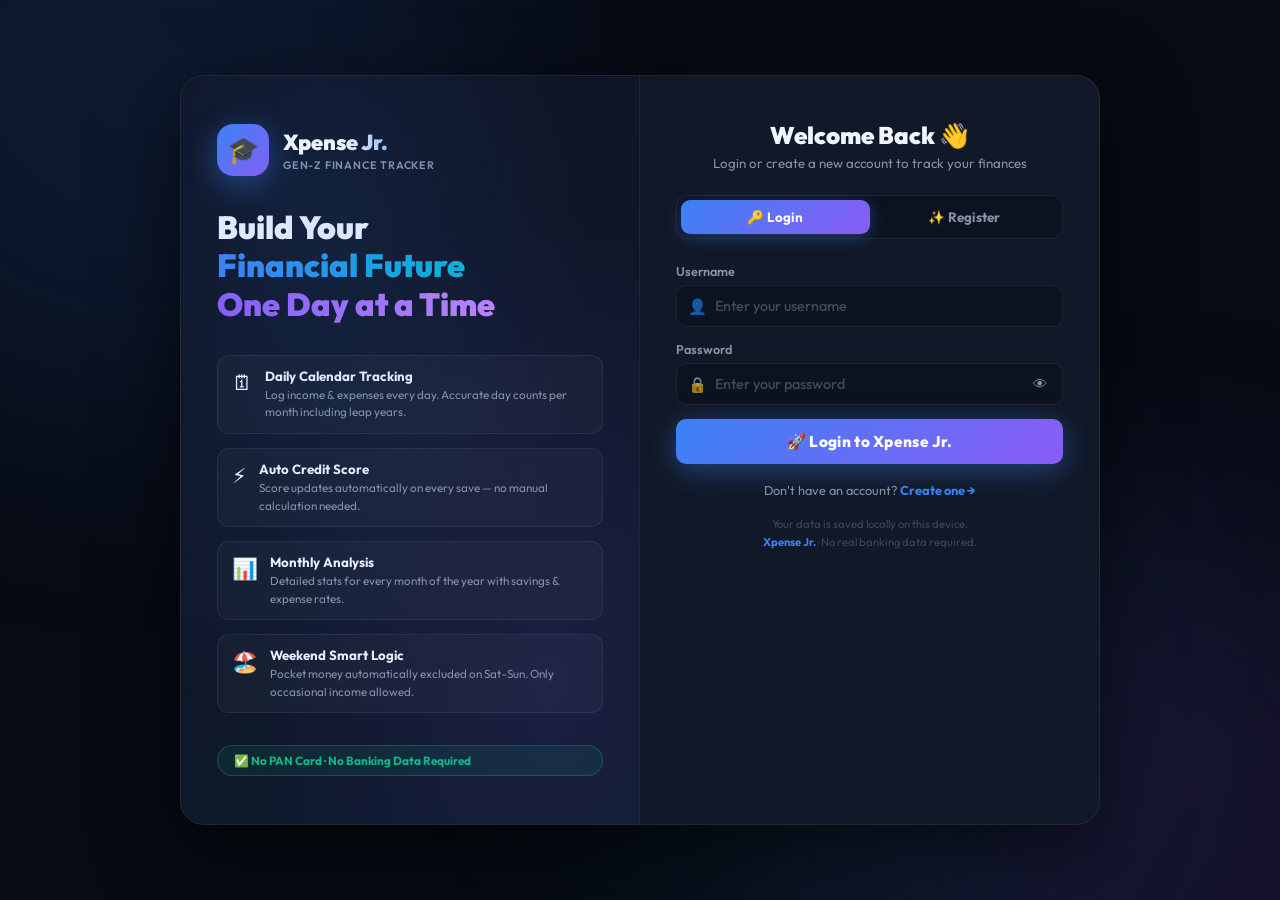
==== login.html @ c3848256 "Add files via upload" ====
<!DOCTYPE html>
<html lang="en">
<head>
  <meta charset="UTF-8" />
  <meta name="viewport" content="width=device-width, initial-scale=1.0" />
  <title>Xpense Jr. – Login / Register</title>
  <meta name="description" content="Login or create a new account on Xpense Jr. — the Gen-Z finance tracker for students under 18." />

  <!-- Google Fonts -->
  <link rel="preconnect" href="https://fonts.googleapis.com" />
  <link rel="preconnect" href="https://fonts.gstatic.com" crossorigin />
  <link href="https://fonts.googleapis.com/css2?family=Outfit:wght@300;400;500;600;700;800;900&display=swap" rel="stylesheet" />

  <!-- Login page styles -->
  <link rel="stylesheet" href="login.css" />
</head>
<body>

<!-- Aurora background -->
<div class="aurora"><span></span><span></span><span></span></div>

<div class="page-wrap">
  <div class="auth-container">

    <!-- ══ LEFT: Branding panel ══ -->
    <div class="brand-panel">
      <div class="bp-logo">
        <div class="bp-logo-icon">🎓</div>
        <div class="bp-logo-text">
          <div class="bp-name">Xpense Jr.</div>
          <div class="bp-sub">Gen-Z Finance Tracker</div>
        </div>
      </div>

      <div class="bp-headline">
        Build Your<br>
        <span class="gb">Financial Future</span><br>
        <span class="gp">One Day at a Time</span>
      </div>

      <div class="bp-features">
        <div class="bp-feat">
          <div class="bp-feat-icon">🗓</div>
          <div>
            <div class="bp-feat-title">Daily Calendar Tracking</div>
            <div class="bp-feat-desc">Log income & expenses every day. Accurate day counts per month including leap years.</div>
          </div>
        </div>
        <div class="bp-feat">
          <div class="bp-feat-icon">⚡</div>
          <div>
            <div class="bp-feat-title">Auto Credit Score</div>
            <div class="bp-feat-desc">Score updates automatically on every save — no manual calculation needed.</div>
          </div>
        </div>
        <div class="bp-feat">
          <div class="bp-feat-icon">📊</div>
          <div>
            <div class="bp-feat-title">Monthly Analysis</div>
            <div class="bp-feat-desc">Detailed stats for every month of the year with savings & expense rates.</div>
          </div>
        </div>
        <div class="bp-feat">
          <div class="bp-feat-icon">🏖️</div>
          <div>
            <div class="bp-feat-title">Weekend Smart Logic</div>
            <div class="bp-feat-desc">Pocket money automatically excluded on Sat–Sun. Only occasional income allowed.</div>
          </div>
        </div>
      </div>

      <div class="bp-badge">✅ No PAN Card · No Banking Data Required</div>
    </div>

    <!-- ══ RIGHT: Auth panel ══ -->
    <div class="auth-panel">

      <div class="auth-top">
        <h2>Welcome Back 👋</h2>
        <p>Login or create a new account to track your finances</p>
      </div>

      <!-- Tab switcher -->
      <div class="auth-tabs">
        <button class="atab active" id="tab-login" onclick="showTab('login')">🔑 Login</button>
        <button class="atab"        id="tab-reg"   onclick="showTab('reg')">✨ Register</button>
      </div>

      <!-- ── LOGIN FORM ── -->
      <form class="auth-form show" id="form-login" onsubmit="handleLogin(event)">

        <!-- Quick-select existing users -->
        <div id="quickUsers" style="display:none;">
          <div class="av-label">Quick Login — Registered Users:</div>
          <div class="users-chip-wrap" id="userChips"></div>
        </div>

        <div class="field">
          <label for="lUsername">Username</label>
          <div class="inp-wrap">
            <span class="inp-icon">👤</span>
            <input class="inp" type="text" id="lUsername" placeholder="Enter your username" autocomplete="username" />
          </div>
        </div>

        <div class="field">
          <label for="lPassword">Password</label>
          <div class="pw-wrap inp-wrap">
            <span class="inp-icon">🔒</span>
            <input class="inp" type="password" id="lPassword" placeholder="Enter your password" autocomplete="current-password" />
            <button type="button" class="pw-toggle" onclick="togglePw('lPassword',this)">👁</button>
          </div>
        </div>

        <div class="auth-msg" id="loginMsg"></div>

        <button type="submit" class="auth-btn" id="loginBtn">🚀 Login to Xpense Jr.</button>

        <div class="auth-switch">
          Don't have an account? <a onclick="showTab('reg')">Create one →</a>
        </div>
      </form>

      <!-- ── REGISTER FORM ── -->
      <form class="auth-form" id="form-reg" onsubmit="handleReg(event)">

        <!-- Avatar picker -->
        <div class="field">
          <div class="av-label">Choose Your Avatar</div>
          <div class="avatar-picker" id="avatarPicker">
            <div class="av-opt active" data-av="🎓" onclick="setAvatar(this)">🎓</div>
            <div class="av-opt" data-av="🦁" onclick="setAvatar(this)">🦁</div>
            <div class="av-opt" data-av="🐯" onclick="setAvatar(this)">🐯</div>
            <div class="av-opt" data-av="🦊" onclick="setAvatar(this)">🦊</div>
            <div class="av-opt" data-av="🐼" onclick="setAvatar(this)">🐼</div>
            <div class="av-opt" data-av="🐸" onclick="setAvatar(this)">🐸</div>
            <div class="av-opt" data-av="🦅" onclick="setAvatar(this)">🦅</div>
            <div class="av-opt" data-av="🐬" onclick="setAvatar(this)">🐬</div>
            <div class="av-opt" data-av="🦋" onclick="setAvatar(this)">🦋</div>
            <div class="av-opt" data-av="🌟" onclick="setAvatar(this)">🌟</div>
            <div class="av-opt" data-av="🎯" onclick="setAvatar(this)">🎯</div>
            <div class="av-opt" data-av="🚀" onclick="setAvatar(this)">🚀</div>
          </div>
        </div>

        <!-- Name + Age row -->
        <div class="field-row">
          <div class="field">
            <label for="rName">Full Name</label>
            <div class="inp-wrap">
              <span class="inp-icon">✏️</span>
              <input class="inp" type="text" id="rName" placeholder="Your full name" autocomplete="name" />
            </div>
          </div>
          <div class="field">
            <label for="rAge">Age</label>
            <div class="inp-wrap">
              <span class="inp-icon">🎂</span>
              <input class="inp" type="number" id="rAge" placeholder="5–18" min="5" max="18" />
            </div>
          </div>
        </div>

        <!-- Username -->
        <div class="field">
          <label for="rUsername">Username</label>
          <div class="inp-wrap">
            <span class="inp-icon">🆔</span>
            <input class="inp" type="text" id="rUsername" placeholder="letters, numbers, _ only" autocomplete="username"
                   oninput="validateUsername(this)" />
          </div>
        </div>

        <!-- Password + Confirm -->
        <div class="field-row">
          <div class="field">
            <label for="rPassword">Password</label>
            <div class="pw-wrap inp-wrap">
              <span class="inp-icon">🔒</span>
              <input class="inp" type="password" id="rPassword" placeholder="Min 4 chars"
                     autocomplete="new-password" oninput="checkStrength(this.value)" />
              <button type="button" class="pw-toggle" onclick="togglePw('rPassword',this)">👁</button>
            </div>
            <div class="pw-strength">
              <div class="pw-strength-bar"><div class="pw-strength-fill" id="pwFill"></div></div>
              <div class="pw-strength-lbl" id="pwLbl">Enter a password</div>
            </div>
          </div>
          <div class="field">
            <label for="rConfirm">Confirm Password</label>
            <div class="pw-wrap inp-wrap">
              <span class="inp-icon">✅</span>
              <input class="inp" type="password" id="rConfirm" placeholder="Repeat password"
                     autocomplete="new-password" oninput="checkMatch()" />
              <button type="button" class="pw-toggle" onclick="togglePw('rConfirm',this)">👁</button>
            </div>
          </div>
        </div>

        <div class="auth-msg" id="regMsg"></div>

        <button type="submit" class="auth-btn" id="regBtn">🎉 Create My Account</button>

        <div class="auth-switch">
          Already have an account? <a onclick="showTab('login')">Login →</a>
        </div>
      </form>

      <div class="auth-footer">
        Your data is saved locally on this device.<br>
        <strong>Xpense Jr.</strong> · No real banking data required.
      </div>
    </div>
  </div>
</div>

<!-- auth.js must load before login logic -->
<script src="auth.js"></script>
<script>
/* ══════════════════════════════════════════
   LOGIN PAGE LOGIC
══════════════════════════════════════════ */

let selectedAvatar = '🎓';

/* If already logged in, go straight to app */
(function() {
  const s = cwGetSession();
  if (s) window.location.replace('index.html');
})();

/* ── Show registered users as quick-select chips ── */
function renderUserChips() {
  const users = cwListUsers();
  const wrap  = document.getElementById('quickUsers');
  const chips = document.getElementById('userChips');
  if (users.length === 0) { wrap.style.display = 'none'; return; }
  wrap.style.display = 'block';
  chips.innerHTML = users.map(u => `
    <div class="user-chip" onclick="quickLogin('${u.username}')">
      <span class="user-chip-av">${u.avatar}</span>
      <span>${u.name}</span>
    </div>
  `).join('');
}

/* ── Tab switching ── */
function showTab(name) {
  document.getElementById('tab-login').classList.toggle('active', name === 'login');
  document.getElementById('tab-reg').classList.toggle('active',   name === 'reg');
  document.getElementById('form-login').classList.toggle('show',  name === 'login');
  document.getElementById('form-reg').classList.toggle('show',    name === 'reg');
  clearMsgs();
}

function clearMsgs() {
  ['loginMsg','regMsg'].forEach(id => {
    const el = document.getElementById(id);
    el.className = 'auth-msg'; el.textContent = '';
  });
}

/* ── Quick login by clicking a user chip ── */
function quickLogin(username) {
  document.getElementById('lUsername').value = username;
  document.getElementById('lPassword').focus();
}

/* ── Avatar selection ── */
function setAvatar(el) {
  document.querySelectorAll('.av-opt').forEach(o => o.classList.remove('active'));
  el.classList.add('active');
  selectedAvatar = el.dataset.av;
}

/* ── Password visibility toggle ── */
function togglePw(id, btn) {
  const inp = document.getElementById(id);
  const showing = inp.type === 'text';
  inp.type = showing ? 'password' : 'text';
  btn.textContent = showing ? '👁' : '🙈';
}

/* ── Username validation indicator ── */
function validateUsername(inp) {
  const val = inp.value.trim();
  const ok  = /^[a-zA-Z0-9_]{3,}$/.test(val);
  inp.classList.toggle('ok',  ok && val.length > 0);
  inp.classList.toggle('err', !ok && val.length > 0);
}

/* ── Password strength meter ── */
function checkStrength(pw) {
  const fill = document.getElementById('pwFill');
  const lbl  = document.getElementById('pwLbl');
  let score = 0;
  if (pw.length >= 4)  score++;
  if (pw.length >= 7)  score++;
  if (/[A-Z]/.test(pw)) score++;
  if (/[0-9]/.test(pw)) score++;
  if (/[^a-zA-Z0-9]/.test(pw)) score++;

  const levels = [
    { w: '0%',   bg: 'var(--dim)',   t: 'Enter a password' },
    { w: '20%',  bg: 'var(--poor)',  t: 'Very Weak' },
    { w: '40%',  bg: 'var(--poor)',  t: 'Weak' },
    { w: '60%',  bg: 'var(--avg)',   t: 'Fair' },
    { w: '80%',  bg: 'var(--good)',  t: 'Strong' },
    { w: '100%', bg: '#38bdf8',      t: 'Very Strong 💪' },
  ];
  const lvl = pw.length === 0 ? levels[0] : levels[Math.min(score, 5)];
  fill.style.width      = lvl.w;
  fill.style.background = lvl.bg;
  lbl.textContent       = lvl.t;
  lbl.style.color       = lvl.bg;
}

/* ── Confirm password match indicator ── */
function checkMatch() {
  const pw  = document.getElementById('rPassword').value;
  const cf  = document.getElementById('rConfirm');
  const ok  = cf.value === pw && cf.value.length > 0;
  cf.classList.toggle('ok',  ok);
  cf.classList.toggle('err', !ok && cf.value.length > 0);
}

/* ── Show a message ── */
function showMsg(id, text, type) {
  const el = document.getElementById(id);
  el.className   = 'auth-msg ' + type;
  el.textContent = text;
}

/* ── Handle LOGIN submit ── */
function handleLogin(e) {
  e.preventDefault();
  const btn = document.getElementById('loginBtn');
  const username  = document.getElementById('lUsername').value.trim();
  const password  = document.getElementById('lPassword').value;

  btn.classList.add('loading');
  setTimeout(() => {
    const result = cwLogin(username, password);
    btn.classList.remove('loading');
    if (result.ok) {
      showMsg('loginMsg', `✅ Welcome back, ${result.user.name}! Loading your dashboard...`, 'succ');
      setTimeout(() => window.location.href = 'index.html', 900);
    } else {
      showMsg('loginMsg', result.msg, 'err');
      document.getElementById('lPassword').classList.add('err');
      setTimeout(() => document.getElementById('lPassword').classList.remove('err'), 1500);
    }
  }, 500);
}

/* ── Handle REGISTER submit ── */
function handleReg(e) {
  e.preventDefault();
  const btn = document.getElementById('regBtn');
  const name     = document.getElementById('rName').value;
  const age      = document.getElementById('rAge').value;
  const username = document.getElementById('rUsername').value;
  const password = document.getElementById('rPassword').value;
  const confirm  = document.getElementById('rConfirm').value;

  btn.classList.add('loading');
  setTimeout(() => {
    const result = cwRegister(name, age, username, password, confirm, selectedAvatar);
    btn.classList.remove('loading');
    if (result.ok) {
      showMsg('regMsg', `🎉 Account created! Welcome, ${result.user.name}! Redirecting...`, 'succ');
      setTimeout(() => window.location.href = 'index.html', 1000);
    } else {
      showMsg('regMsg', result.msg, 'err');
    }
  }, 500);
}

/* ── Init on page load ── */
document.addEventListener('DOMContentLoaded', () => {
  renderUserChips();

  /* Pre-fill quick login on Escape from password field */
  document.getElementById('lPassword').addEventListener('keydown', e => {
    if (e.key === 'Enter') handleLogin(e);
  });
});
</script>
</body>
</html>
---- login.css ----
/* ══════════════════════════════════════════
   CREDWISE KIDS — login.css
   Styles for Login & Registration page
══════════════════════════════════════════ */

/* ── Design Tokens (match main app) ── */
:root {
  --bg:      #070b14;
  --surf:    #0d1220;
  --card:    #111827;
  --border:  rgba(255,255,255,0.07);
  --bh:      rgba(99,179,255,0.28);
  --accent:  #3b82f6;
  --alit:    rgba(59,130,246,0.13);
  --purple:  #8b5cf6;
  --cyan:    #06b6d4;
  --good:    #10b981;
  --avg:     #f59e0b;
  --poor:    #ef4444;
  --text:    #f0f4ff;
  --muted:   #8892a4;
  --dim:     #3d4a5c;
  --r:       18px;
  --rsm:     10px;
  --shadow:  0 24px 80px rgba(0,0,0,0.65);
  --tr:      0.3s cubic-bezier(.4,0,.2,1);
}

/* ── Reset & Base ── */
*, *::before, *::after { box-sizing: border-box; margin: 0; padding: 0; }
html { scroll-behavior: smooth; height: 100%; }
body {
  font-family: 'Outfit', system-ui, sans-serif;
  background: var(--bg); color: var(--text);
  min-height: 100vh; overflow-x: hidden;
  display: flex; align-items: center; justify-content: center;
}

/* ══════════════════════════════════════════
   AURORA BACKGROUND
══════════════════════════════════════════ */
.aurora { position: fixed; inset: 0; pointer-events: none; z-index: 0; overflow: hidden; }
.aurora span { position: absolute; border-radius: 50%; filter: blur(130px); opacity: .12; }
.aurora span:nth-child(1) { width:700px;height:700px;background:#3b82f6;top:-280px;left:-220px;animation:da1 16s ease-in-out infinite alternate; }
.aurora span:nth-child(2) { width:600px;height:600px;background:#8b5cf6;bottom:-220px;right:-160px;animation:da2 20s ease-in-out infinite alternate; }
.aurora span:nth-child(3) { width:450px;height:450px;background:#06b6d4;top:50%;left:48%;animation:da3 24s ease-in-out infinite alternate; }
@keyframes da1 { to { transform:translate(100px,140px) scale(1.12); } }
@keyframes da2 { to { transform:translate(-80px,-100px) scale(1.18); } }
@keyframes da3 { to { transform:translate(-55%,-50%) scale(0.72); } }

/* ══════════════════════════════════════════
   PAGE WRAPPER
══════════════════════════════════════════ */
.page-wrap {
  position: relative; z-index: 1;
  width: 100%; min-height: 100vh;
  display: flex; align-items: center; justify-content: center;
  padding: 28px 16px;
}

/* ══════════════════════════════════════════
   AUTH CONTAINER (split panel)
══════════════════════════════════════════ */
.auth-container {
  display: grid;
  grid-template-columns: 1fr 1fr;
  max-width: 920px;
  width: 100%;
  background: var(--card);
  border: 1px solid var(--border);
  border-radius: 24px;
  overflow: hidden;
  box-shadow: var(--shadow);
  animation: slideUp .55s cubic-bezier(.34,1.2,.64,1);
}
@keyframes slideUp { from{transform:translateY(40px);opacity:0;} to{transform:translateY(0);opacity:1;} }
@media(max-width: 720px) { .auth-container { grid-template-columns: 1fr; } }

/* ══════════════════════════════════════════
   LEFT BRANDING PANEL
══════════════════════════════════════════ */
.brand-panel {
  background: linear-gradient(145deg, #0d1220 0%, #0f172a 50%, #0d1a2e 100%);
  border-right: 1px solid var(--border);
  padding: 48px 36px;
  display: flex; flex-direction: column; justify-content: center; gap: 32px;
  position: relative; overflow: hidden;
}
.brand-panel::before {
  content: '';
  position: absolute; inset: 0;
  background: radial-gradient(ellipse at 30% 20%, rgba(59,130,246,.12) 0%, transparent 60%),
              radial-gradient(ellipse at 80% 80%, rgba(139,92,246,.1) 0%, transparent 55%);
  pointer-events: none;
}
@media(max-width: 720px) { .brand-panel { display: none; } }

.bp-logo {
  display: flex; align-items: center; gap: 14px;
}
.bp-logo-icon {
  width: 52px; height: 52px; border-radius: 16px; font-size: 26px;
  background: linear-gradient(135deg, var(--accent), var(--purple));
  display: flex; align-items: center; justify-content: center;
  box-shadow: 0 8px 32px rgba(59,130,246,.45);
  flex-shrink: 0;
}
.bp-logo-text .bp-name {
  font-size: 1.35rem; font-weight: 900;
  background: linear-gradient(90deg,#fff 40%,var(--accent));
  -webkit-background-clip: text; -webkit-text-fill-color: transparent; background-clip: text;
}
.bp-logo-text .bp-sub {
  font-size: .68rem; font-weight: 600; color: var(--muted);
  letter-spacing: .8px; text-transform: uppercase; margin-top: 2px;
}

.bp-headline {
  font-size: clamp(1.5rem, 3vw, 2rem); font-weight: 900; line-height: 1.2;
}
.gb { background: linear-gradient(90deg,var(--accent),var(--cyan)); -webkit-background-clip:text; -webkit-text-fill-color:transparent; background-clip:text; }
.gp { background: linear-gradient(90deg,var(--purple),#c084fc); -webkit-background-clip:text; -webkit-text-fill-color:transparent; background-clip:text; }

.bp-features { display: flex; flex-direction: column; gap: 14px; }
.bp-feat {
  display: flex; align-items: flex-start; gap: 12px;
  background: rgba(255,255,255,.03); border: 1px solid var(--border);
  border-radius: 12px; padding: 12px 14px;
  transition: border-color var(--tr);
}
.bp-feat:hover { border-color: var(--bh); }
.bp-feat-icon { font-size: 1.3rem; flex-shrink: 0; margin-top: 1px; }
.bp-feat-title { font-size: .83rem; font-weight: 700; color: var(--text); margin-bottom: 2px; }
.bp-feat-desc  { font-size: .73rem; color: var(--muted); line-height: 1.5; }

.bp-badge {
  display: inline-flex; align-items: center; gap: 7px;
  background: rgba(16,185,129,.1); border: 1px solid rgba(16,185,129,.3);
  border-radius: 100px; padding: 7px 16px;
  font-size: .74rem; font-weight: 700; color: var(--good);
}

/* ══════════════════════════════════════════
   RIGHT AUTH PANEL
══════════════════════════════════════════ */
.auth-panel {
  padding: 44px 36px;
  display: flex; flex-direction: column; gap: 0;
}
@media(max-width: 480px) { .auth-panel { padding: 32px 22px; } }

.auth-top {
  text-align: center; margin-bottom: 24px;
}
.auth-top h2 {
  font-size: 1.5rem; font-weight: 900; margin-bottom: 5px;
}
.auth-top p { font-size: .83rem; color: var(--muted); }

/* Auth tabs (Login / Register) */
.auth-tabs {
  display: flex; background: var(--surf); border: 1px solid var(--border);
  border-radius: 12px; padding: 4px; margin-bottom: 24px;
}
.atab {
  flex: 1; padding: 9px; border: none; background: transparent;
  color: var(--muted); font-family: inherit; font-size: .84rem; font-weight: 700;
  border-radius: 9px; cursor: pointer; transition: all var(--tr);
}
.atab.active {
  background: linear-gradient(135deg, var(--accent), var(--purple));
  color: #fff; box-shadow: 0 4px 16px rgba(59,130,246,.35);
}
.atab:not(.active):hover { color: var(--text); background: rgba(255,255,255,.04); }

/* Form containers */
.auth-form { display: none; flex-direction: column; gap: 14px; }
.auth-form.show { display: flex; }

/* Avatar picker */
.avatar-picker {
  display: grid; grid-template-columns: repeat(6, 1fr); gap: 8px; margin-bottom: 4px;
}
.av-opt {
  width: 100%; aspect-ratio: 1; border-radius: 10px; font-size: 1.3rem;
  background: var(--surf); border: 2px solid transparent;
  cursor: pointer; display: flex; align-items: center; justify-content: center;
  transition: all var(--tr);
}
.av-opt:hover  { border-color: var(--accent); transform: scale(1.08); }
.av-opt.active { border-color: var(--accent); background: var(--alit); box-shadow: 0 0 0 3px rgba(59,130,246,.18); }
.av-label { font-size: .72rem; color: var(--muted); font-weight: 600; margin-bottom: 6px; }

/* Form fields */
.field { display: flex; flex-direction: column; gap: 6px; }
.field label { font-size: .79rem; font-weight: 600; color: var(--muted); }
.field-row { display: grid; grid-template-columns: 1fr 1fr; gap: 12px; }
.inp-wrap { position: relative; }
.inp-icon {
  position: absolute; left: 12px; top: 50%; transform: translateY(-50%);
  font-size: .95rem; pointer-events: none; opacity: .7;
}
.inp {
  width: 100%; background: var(--surf); border: 1.5px solid var(--border);
  border-radius: var(--rsm); padding: 11px 13px 11px 38px;
  color: var(--text); font-size: .9rem; font-family: inherit; font-weight: 600;
  outline: none; transition: border-color var(--tr), box-shadow var(--tr);
}
.inp:focus { border-color: var(--accent); box-shadow: 0 0 0 3px rgba(59,130,246,.17); }
.inp.err   { border-color: var(--poor); box-shadow: 0 0 0 3px rgba(239,68,68,.15); }
.inp.ok    { border-color: var(--good); }
.inp::placeholder { color: var(--dim); font-weight: 500; }

/* Password reveal toggle */
.pw-wrap { position: relative; }
.pw-toggle {
  position: absolute; right: 12px; top: 50%; transform: translateY(-50%);
  background: none; border: none; color: var(--muted); cursor: pointer;
  font-size: .9rem; padding: 4px; transition: color var(--tr);
}
.pw-toggle:hover { color: var(--text); }

/* Error/success message */
.auth-msg {
  font-size: .8rem; font-weight: 600; border-radius: var(--rsm);
  padding: 10px 14px; display: none; align-items: center; gap: 8px;
}
.auth-msg.err  { display: flex; background: rgba(239,68,68,.1);  border: 1px solid rgba(239,68,68,.3);  color: #fca5a5; }
.auth-msg.succ { display: flex; background: rgba(16,185,129,.1); border: 1px solid rgba(16,185,129,.3); color: #6ee7b7; }

/* Submit button */
.auth-btn {
  width: 100%; padding: 13px; border: none; border-radius: var(--rsm);
  background: linear-gradient(135deg, var(--accent), var(--purple));
  color: #fff; font-family: inherit; font-size: .96rem; font-weight: 800;
  cursor: pointer; position: relative; overflow: hidden;
  transition: transform var(--tr), box-shadow var(--tr);
  box-shadow: 0 6px 28px rgba(59,130,246,.42);
  letter-spacing: .3px;
}
.auth-btn:hover  { transform: translateY(-2px); box-shadow: 0 10px 40px rgba(59,130,246,.58); }
.auth-btn:active { transform: scale(.98); }
.auth-btn.loading { opacity: .8; pointer-events: none; }
.auth-btn.loading::after {
  content: ''; position: absolute; right: 16px; top: 50%;
  width: 16px; height: 16px; margin-top: -8px; border-radius: 50%;
  border: 2px solid rgba(255,255,255,.4); border-top-color: #fff;
  animation: spin .7s linear infinite;
}
@keyframes spin { to { transform: rotate(360deg); } }

/* Divider */
.auth-divider {
  display: flex; align-items: center; gap: 10px; margin: 4px 0;
  font-size: .72rem; color: var(--dim); font-weight: 600;
}
.auth-divider::before, .auth-divider::after {
  content: ''; flex: 1; height: 1px; background: var(--border);
}

/* Switch link */
.auth-switch {
  text-align: center; font-size: .8rem; color: var(--muted); margin-top: 4px;
}
.auth-switch a {
  color: var(--accent); font-weight: 700; text-decoration: none; cursor: pointer;
  transition: color var(--tr);
}
.auth-switch a:hover { color: var(--purple); }

/* Password strength meter */
.pw-strength { margin-top: 4px; }
.pw-strength-bar {
  height: 4px; background: var(--surf); border-radius: 100px; overflow: hidden; margin-bottom: 3px;
}
.pw-strength-fill { height: 100%; border-radius: 100px; width: 0; transition: width .4s, background .4s; }
.pw-strength-lbl { font-size: .68rem; font-weight: 600; color: var(--muted); }

/* Existing users list chip */
.users-chip-wrap {
  display: flex; flex-wrap: wrap; gap: 6px; margin-bottom: 4px;
}
.user-chip {
  display: flex; align-items: center; gap: 6px;
  background: var(--surf); border: 1px solid var(--border); border-radius: 100px;
  padding: 5px 12px; font-size: .74rem; font-weight: 600; cursor: pointer;
  transition: all var(--tr); color: var(--muted);
}
.user-chip:hover { border-color: var(--accent); color: var(--text); }
.user-chip-av { font-size: .9rem; }

/* Footer note */
.auth-footer {
  text-align: center; font-size: .7rem; color: var(--dim);
  margin-top: 18px; line-height: 1.6;
}
.auth-footer strong { color: var(--accent); }

/* ── Scrollbar styling ── */
::-webkit-scrollbar { width: 6px; }
::-webkit-scrollbar-track { background: var(--surf); border-radius: 10px; }
::-webkit-scrollbar-thumb { background: var(--dim); border-radius: 10px; }
::-webkit-scrollbar-thumb:hover { background: var(--accent); }
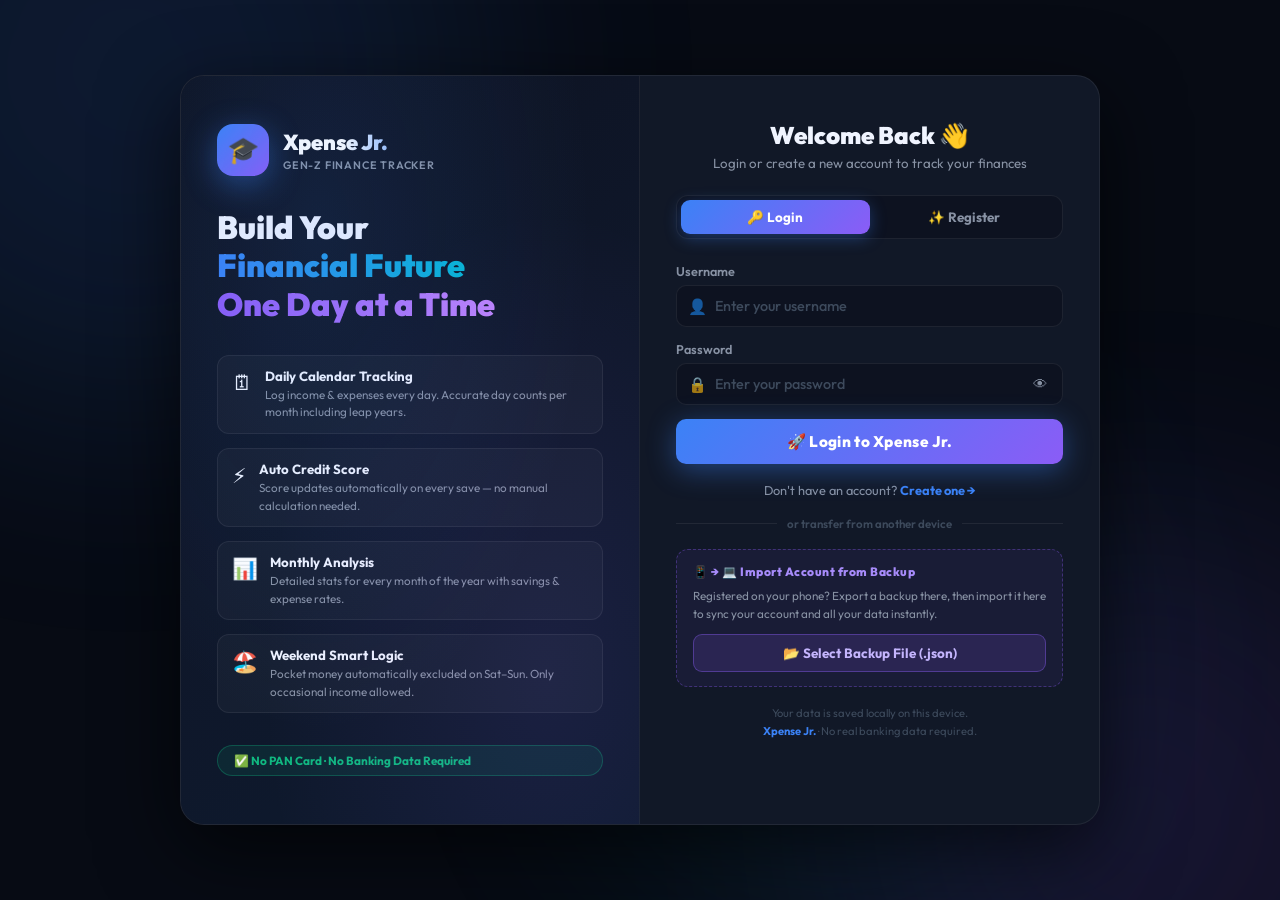
==== commit add4c71a: "Add files via upload" ====
--- a/login.html
+++ b/login.html
@@ -13,6 +13,32 @@
 
   <!-- Login page styles -->
   <link rel="stylesheet" href="login.css" />
+  <style>
+    /* ── Import Account section ── */
+    .import-section {
+      background: rgba(139,92,246,.07); border: 1px dashed rgba(139,92,246,.35);
+      border-radius: 12px; padding: 14px 16px;
+    }
+    .import-title {
+      font-size: .75rem; font-weight: 800; color: #a78bfa;
+      letter-spacing: .5px; margin-bottom: 8px;
+      display: flex; align-items: center; gap: 7px;
+    }
+    .import-desc {
+      font-size: .73rem; color: var(--muted); line-height: 1.6; margin-bottom: 10px;
+    }
+    .import-file-btn {
+      display: flex; align-items: center; justify-content: center; gap: 8px;
+      width: 100%; padding: 10px; border-radius: 9px;
+      background: rgba(139,92,246,.15); border: 1.5px solid rgba(139,92,246,.4);
+      color: #c4b5fd; font-family: inherit; font-size: .84rem; font-weight: 700;
+      cursor: pointer; transition: all .3s;
+    }
+    .import-file-btn:hover { background: rgba(139,92,246,.28); color: #fff; border-color: #a78bfa; }
+    .import-msg { font-size: .78rem; font-weight: 600; margin-top: 8px; padding: 8px 12px; border-radius: 8px; display: none; }
+    .import-msg.err  { display:block; background:rgba(239,68,68,.1);  color:#fca5a5; border:1px solid rgba(239,68,68,.3); }
+    .import-msg.succ { display:block; background:rgba(16,185,129,.1); color:#6ee7b7; border:1px solid rgba(16,185,129,.3); }
+  </style>
 </head>
 <body>
 
@@ -118,6 +144,20 @@
 
         <div class="auth-switch">
           Don't have an account? <a onclick="showTab('reg')">Create one →</a>
+        </div>
+
+        <!-- ── Cross-device Import section ── -->
+        <div class="auth-divider">or transfer from another device</div>
+        <div class="import-section">
+          <div class="import-title">📱 → 💻 Import Account from Backup</div>
+          <div class="import-desc">
+            Registered on your phone? Export a backup there, then import it here to sync your account and all your data instantly.
+          </div>
+          <label class="import-file-btn" for="importFile">
+            📂 Select Backup File (.json)
+            <input type="file" id="importFile" accept=".json" style="display:none" onchange="handleImport(this)" />
+          </label>
+          <div class="import-msg" id="importMsg"></div>
         </div>
       </form>
 
@@ -376,6 +416,41 @@
   }, 500);
 }
 
+/* ── Handle IMPORT from backup file ── */
+function handleImport(input) {
+  const file = input.files[0];
+  if (!file) return;
+  const msg = document.getElementById('importMsg');
+  msg.className = 'import-msg';
+  msg.textContent = '';
+
+  if (!file.name.endsWith('.json')) {
+    msg.className = 'import-msg err';
+    msg.textContent = '❌ Please select a valid .json backup file.';
+    return;
+  }
+
+  const reader = new FileReader();
+  reader.onload = function(e) {
+    const result = cwImportAccount(e.target.result);
+    if (result.ok) {
+      msg.className = 'import-msg succ';
+      msg.textContent = `✅ Account "${result.user.name}" imported! Redirecting...`;
+      setTimeout(() => window.location.href = 'index.html', 1200);
+    } else {
+      msg.className = 'import-msg err';
+      msg.textContent = result.msg;
+    }
+  };
+  reader.onerror = function() {
+    msg.className = 'import-msg err';
+    msg.textContent = '❌ Failed to read the file. Please try again.';
+  };
+  reader.readAsText(file);
+  /* Reset input so same file can be selected again */
+  input.value = '';
+}
+
 /* ── Init on page load ── */
 document.addEventListener('DOMContentLoaded', () => {
   renderUserChips();
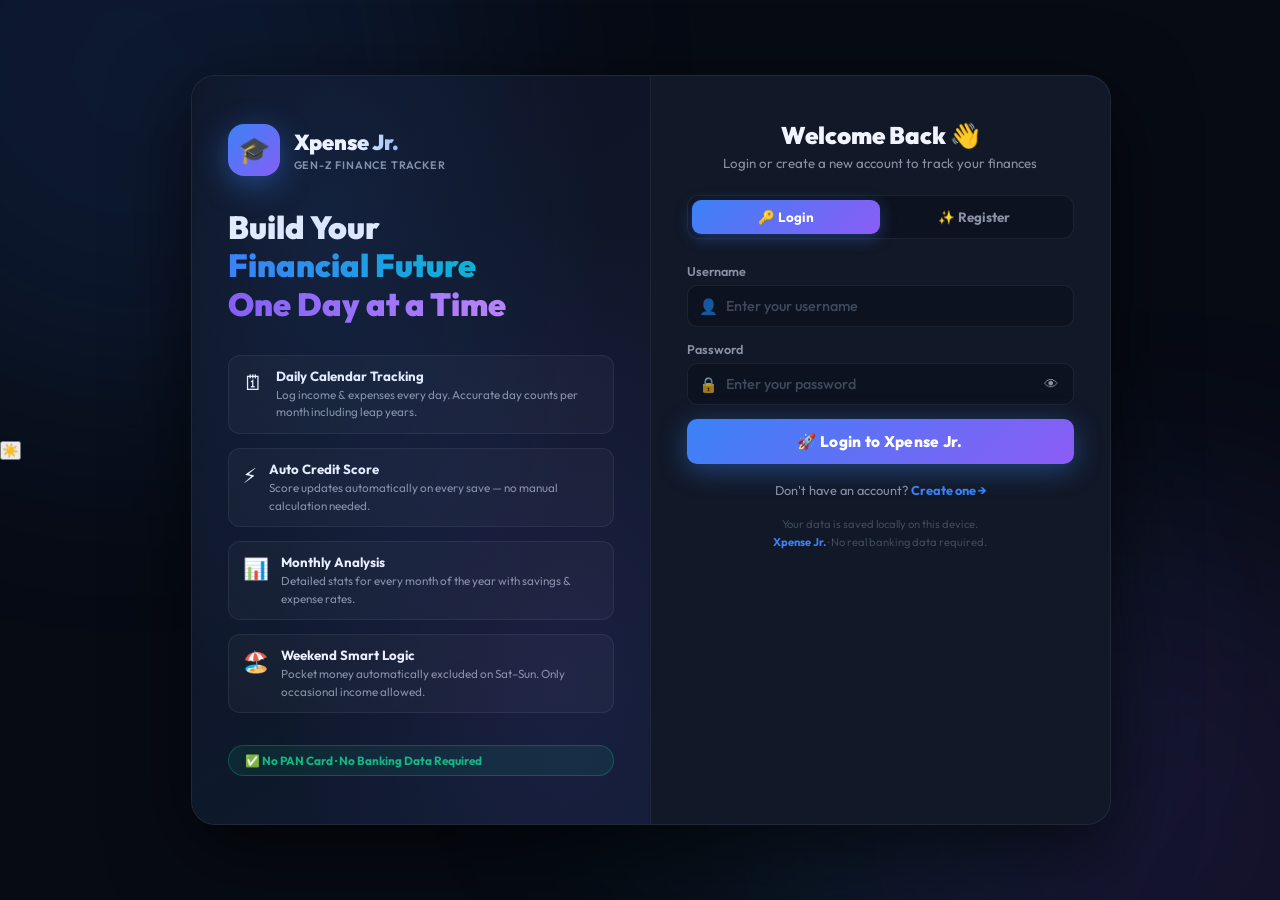
==== commit 16c30e46: "Add files via upload" ====
--- a/login.html
+++ b/login.html
@@ -13,37 +13,22 @@
 
   <!-- Login page styles -->
   <link rel="stylesheet" href="login.css" />
-  <style>
-    /* ── Import Account section ── */
-    .import-section {
-      background: rgba(139,92,246,.07); border: 1px dashed rgba(139,92,246,.35);
-      border-radius: 12px; padding: 14px 16px;
-    }
-    .import-title {
-      font-size: .75rem; font-weight: 800; color: #a78bfa;
-      letter-spacing: .5px; margin-bottom: 8px;
-      display: flex; align-items: center; gap: 7px;
-    }
-    .import-desc {
-      font-size: .73rem; color: var(--muted); line-height: 1.6; margin-bottom: 10px;
-    }
-    .import-file-btn {
-      display: flex; align-items: center; justify-content: center; gap: 8px;
-      width: 100%; padding: 10px; border-radius: 9px;
-      background: rgba(139,92,246,.15); border: 1.5px solid rgba(139,92,246,.4);
-      color: #c4b5fd; font-family: inherit; font-size: .84rem; font-weight: 700;
-      cursor: pointer; transition: all .3s;
-    }
-    .import-file-btn:hover { background: rgba(139,92,246,.28); color: #fff; border-color: #a78bfa; }
-    .import-msg { font-size: .78rem; font-weight: 600; margin-top: 8px; padding: 8px 12px; border-radius: 8px; display: none; }
-    .import-msg.err  { display:block; background:rgba(239,68,68,.1);  color:#fca5a5; border:1px solid rgba(239,68,68,.3); }
-    .import-msg.succ { display:block; background:rgba(16,185,129,.1); color:#6ee7b7; border:1px solid rgba(16,185,129,.3); }
-  </style>
+  <!-- Apply theme before render to prevent flash -->
+  <script>
+    (function(){
+      var t = localStorage.getItem('xj_theme') || 'dark';
+      document.documentElement.setAttribute('data-theme', t);
+    })();
+  </script>
+
 </head>
 <body>
 
 <!-- Aurora background -->
 <div class="aurora"><span></span><span></span><span></span></div>
+
+<!-- Floating Theme Toggle -->
+<button class="theme-toggle-login" id="themeToggle" onclick="toggleThemeLogin()" title="Switch theme">🌙</button>
 
 <div class="page-wrap">
   <div class="auth-container">
@@ -146,19 +131,7 @@
           Don't have an account? <a onclick="showTab('reg')">Create one →</a>
         </div>
 
-        <!-- ── Cross-device Import section ── -->
-        <div class="auth-divider">or transfer from another device</div>
-        <div class="import-section">
-          <div class="import-title">📱 → 💻 Import Account from Backup</div>
-          <div class="import-desc">
-            Registered on your phone? Export a backup there, then import it here to sync your account and all your data instantly.
-          </div>
-          <label class="import-file-btn" for="importFile">
-            📂 Select Backup File (.json)
-            <input type="file" id="importFile" accept=".json" style="display:none" onchange="handleImport(this)" />
-          </label>
-          <div class="import-msg" id="importMsg"></div>
-        </div>
+
       </form>
 
       <!-- ── REGISTER FORM ── -->
@@ -258,6 +231,22 @@
 <script src="auth.js"></script>
 <script>
 /* ══════════════════════════════════════════
+   THEME TOGGLE
+══════════════════════════════════════════ */
+function toggleThemeLogin() {
+  let theme = document.documentElement.getAttribute('data-theme') || 'dark';
+  theme = theme === 'dark' ? 'light' : 'dark';
+  
+  document.documentElement.setAttribute('data-theme', theme);
+  localStorage.setItem('xj_theme', theme);
+  
+  const toggleBtn = document.getElementById('themeToggle');
+  if (toggleBtn) {
+    toggleBtn.textContent = theme === 'dark' ? '☀️' : '🌙';
+  }
+}
+
+/* ══════════════════════════════════════════
    LOGIN PAGE LOGIC
 ══════════════════════════════════════════ */
 
@@ -416,43 +405,15 @@
   }, 500);
 }
 
-/* ── Handle IMPORT from backup file ── */
-function handleImport(input) {
-  const file = input.files[0];
-  if (!file) return;
-  const msg = document.getElementById('importMsg');
-  msg.className = 'import-msg';
-  msg.textContent = '';
-
-  if (!file.name.endsWith('.json')) {
-    msg.className = 'import-msg err';
-    msg.textContent = '❌ Please select a valid .json backup file.';
-    return;
-  }
-
-  const reader = new FileReader();
-  reader.onload = function(e) {
-    const result = cwImportAccount(e.target.result);
-    if (result.ok) {
-      msg.className = 'import-msg succ';
-      msg.textContent = `✅ Account "${result.user.name}" imported! Redirecting...`;
-      setTimeout(() => window.location.href = 'index.html', 1200);
-    } else {
-      msg.className = 'import-msg err';
-      msg.textContent = result.msg;
-    }
-  };
-  reader.onerror = function() {
-    msg.className = 'import-msg err';
-    msg.textContent = '❌ Failed to read the file. Please try again.';
-  };
-  reader.readAsText(file);
-  /* Reset input so same file can be selected again */
-  input.value = '';
-}
+
 
 /* ── Init on page load ── */
 document.addEventListener('DOMContentLoaded', () => {
+  /* ─ Initialise Theme Toggle Button ─ */
+  const currTheme = document.documentElement.getAttribute('data-theme') || 'dark';
+  const tBtn = document.getElementById('themeToggle');
+  if (tBtn) tBtn.textContent = currTheme === 'dark' ? '☀️' : '🌙';
+
   renderUserChips();
 
   /* Pre-fill quick login on Escape from password field */
